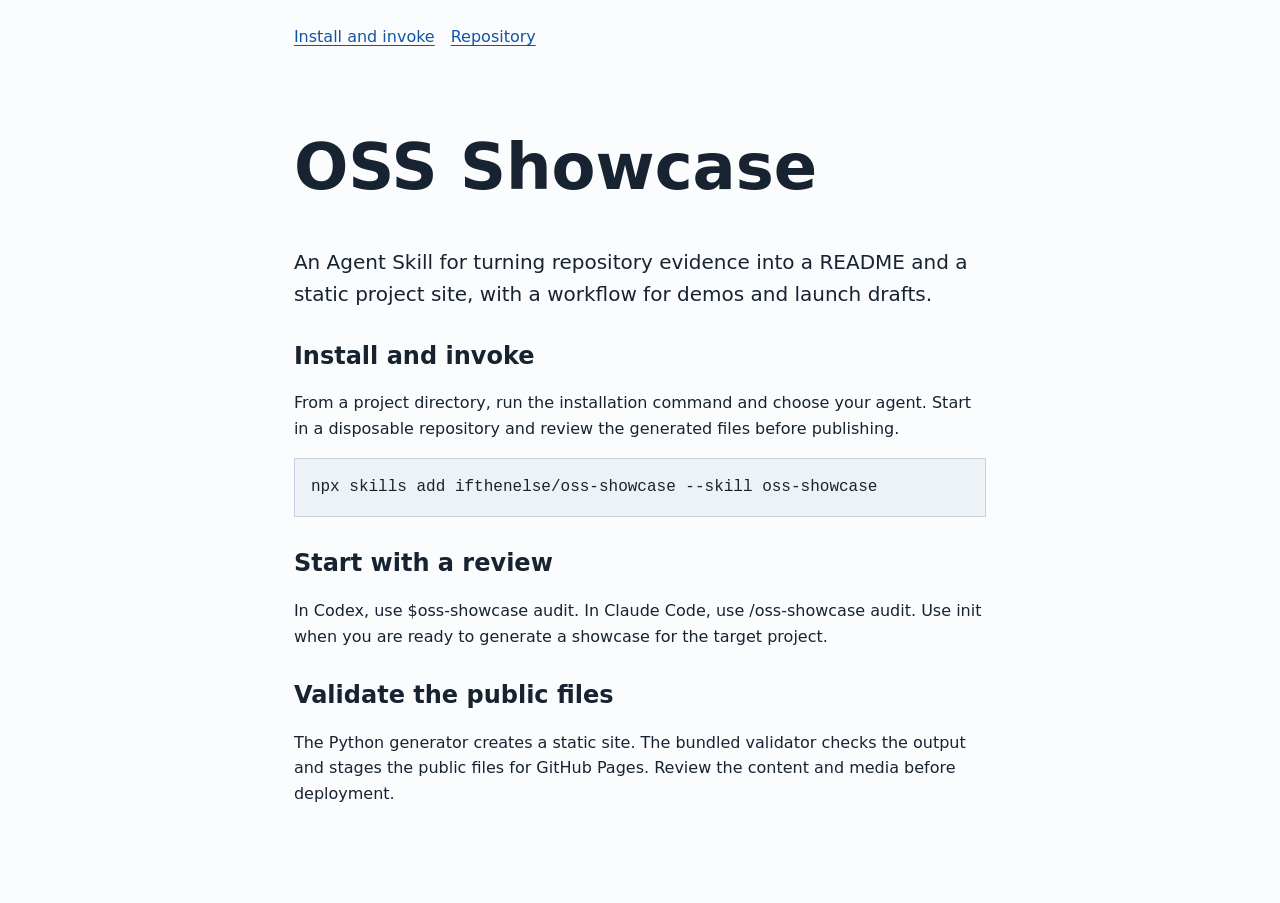
==== index.html @ 4bc36952 "docs(pages): publish OSS Showcase site" ====
<!doctype html>
<html lang="en">
<head>
  <meta charset="utf-8">
  <meta name="viewport" content="width=device-width, initial-scale=1">
  <title>OSS Showcase</title>
  <meta name="description" content="An Agent Skill for turning repository evidence into a README and a static project site, with a workflow for demos and launch drafts.">
  <link rel="canonical" href="https://ifthenelse.github.io/oss-showcase/">
  <meta property="og:type" content="website">
  <meta property="og:title" content="OSS Showcase">
  <meta property="og:description" content="An Agent Skill for turning repository evidence into a README and a static project site, with a workflow for demos and launch drafts.">
  <meta property="og:url" content="https://ifthenelse.github.io/oss-showcase/">
  <meta name="twitter:card" content="summary">


  <link rel="stylesheet" href="assets/showcase.css">

</head>
<body>
  <a class="skip" href="#main">Skip to content</a>
  <header class="wrap">
    <nav aria-label="Primary"><a href="#quickstart">Install and invoke</a> <a href="https://github.com/ifthenelse/oss-showcase">Repository</a></nav>
  </header>
  <main class="wrap" id="main">
    <h1>OSS Showcase</h1>

    <p class="intro">An Agent Skill for turning repository evidence into a README and a static project site, with a workflow for demos and launch drafts.</p>

    <section id="quickstart">
      <h2>Install and invoke</h2>
      <p>From a project directory, run the installation command and choose your agent. Start in a disposable repository and review the generated files before publishing.</p>
      <pre><code>npx skills add ifthenelse/oss-showcase --skill oss-showcase</code></pre>

    </section>
    <section><h2>Start with a review</h2><p>In Codex, use $oss-showcase audit. In Claude Code, use /oss-showcase audit. Use init when you are ready to generate a showcase for the target project.</p></section>
    <section><h2>Validate the public files</h2><p>The Python generator creates a static site. The bundled validator checks the output and stages the public files for GitHub Pages. Review the content and media before deployment.</p></section>
  </main>
</body>
</html>
---- assets/showcase.css ----
:root {
  color-scheme: light dark;
  --ink: light-dark(#172331, #eff5fa);
  --paper: light-dark(#fbfcfe, #121922);
  --panel: light-dark(#edf2f7, #223040);
  --accent: light-dark(#1155a3, #9ccaff);
  --line: light-dark(#c6d2df, #496076);
}

* { box-sizing: border-box; }

body {
  margin: 0;
  color: var(--ink);
  background: var(--paper);
  font: 1rem/1.6 system-ui, sans-serif;
}

.wrap { width: min(68ch, 100% - 2rem); margin-inline: auto; }
header { padding-block: 1.5rem; }
nav { display: flex; flex-wrap: wrap; gap: 1rem; }
main { padding-block: 1rem 4rem; }
h1 { font-size: clamp(2rem, 6vw, 4rem); line-height: 1.1; overflow-wrap: anywhere; }
h2 { line-height: 1.2; }
.intro { font-size: 1.25rem; }
a { color: var(--accent); text-underline-offset: .18em; }
:focus-visible { outline: .18rem solid var(--accent); outline-offset: .25rem; }
.skip:not(:focus) { position: absolute; clip-path: inset(50%); }
.skip:focus { position: absolute; inset: .5rem auto auto .5rem; background: var(--paper); }
figure { margin: 2rem 0; }
img, video { display: block; max-width: 100%; height: auto; }
.logo { width: min(12rem, 100%); }
section { margin-block: 2rem; }
pre { overflow: auto; background: var(--panel); border: 1px solid var(--line); padding: 1rem; }
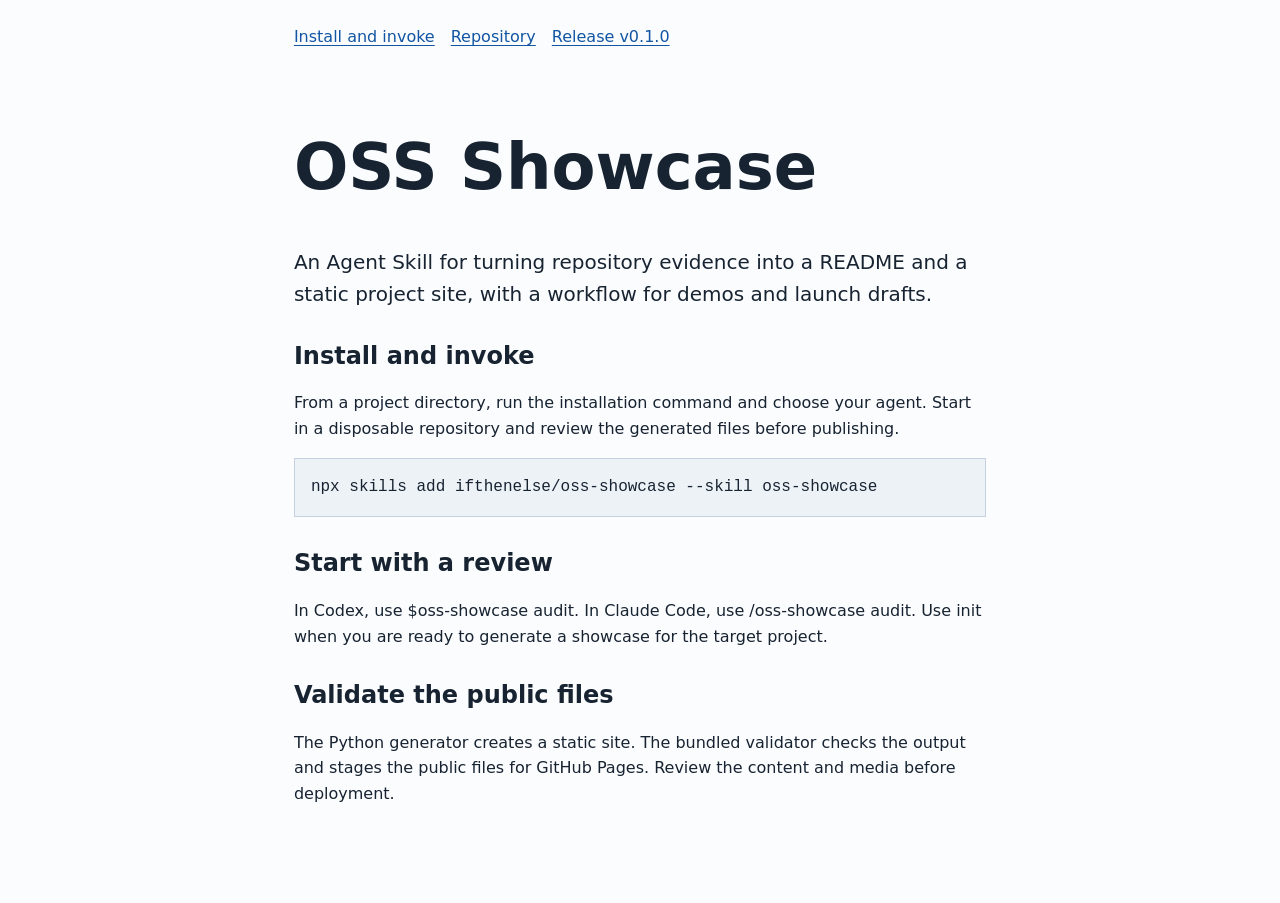
==== commit 6e71fa90: "docs(pages): link the v0.1.0 release" ====
--- a/index.html
+++ b/index.html
@@ -19,7 +19,7 @@
 <body>
   <a class="skip" href="#main">Skip to content</a>
   <header class="wrap">
-    <nav aria-label="Primary"><a href="#quickstart">Install and invoke</a> <a href="https://github.com/ifthenelse/oss-showcase">Repository</a></nav>
+    <nav aria-label="Primary"><a href="#quickstart">Install and invoke</a> <a href="https://github.com/ifthenelse/oss-showcase">Repository</a> <a href="https://github.com/ifthenelse/oss-showcase/releases/tag/v0.1.0">Release v0.1.0</a></nav>
   </header>
   <main class="wrap" id="main">
     <h1>OSS Showcase</h1>
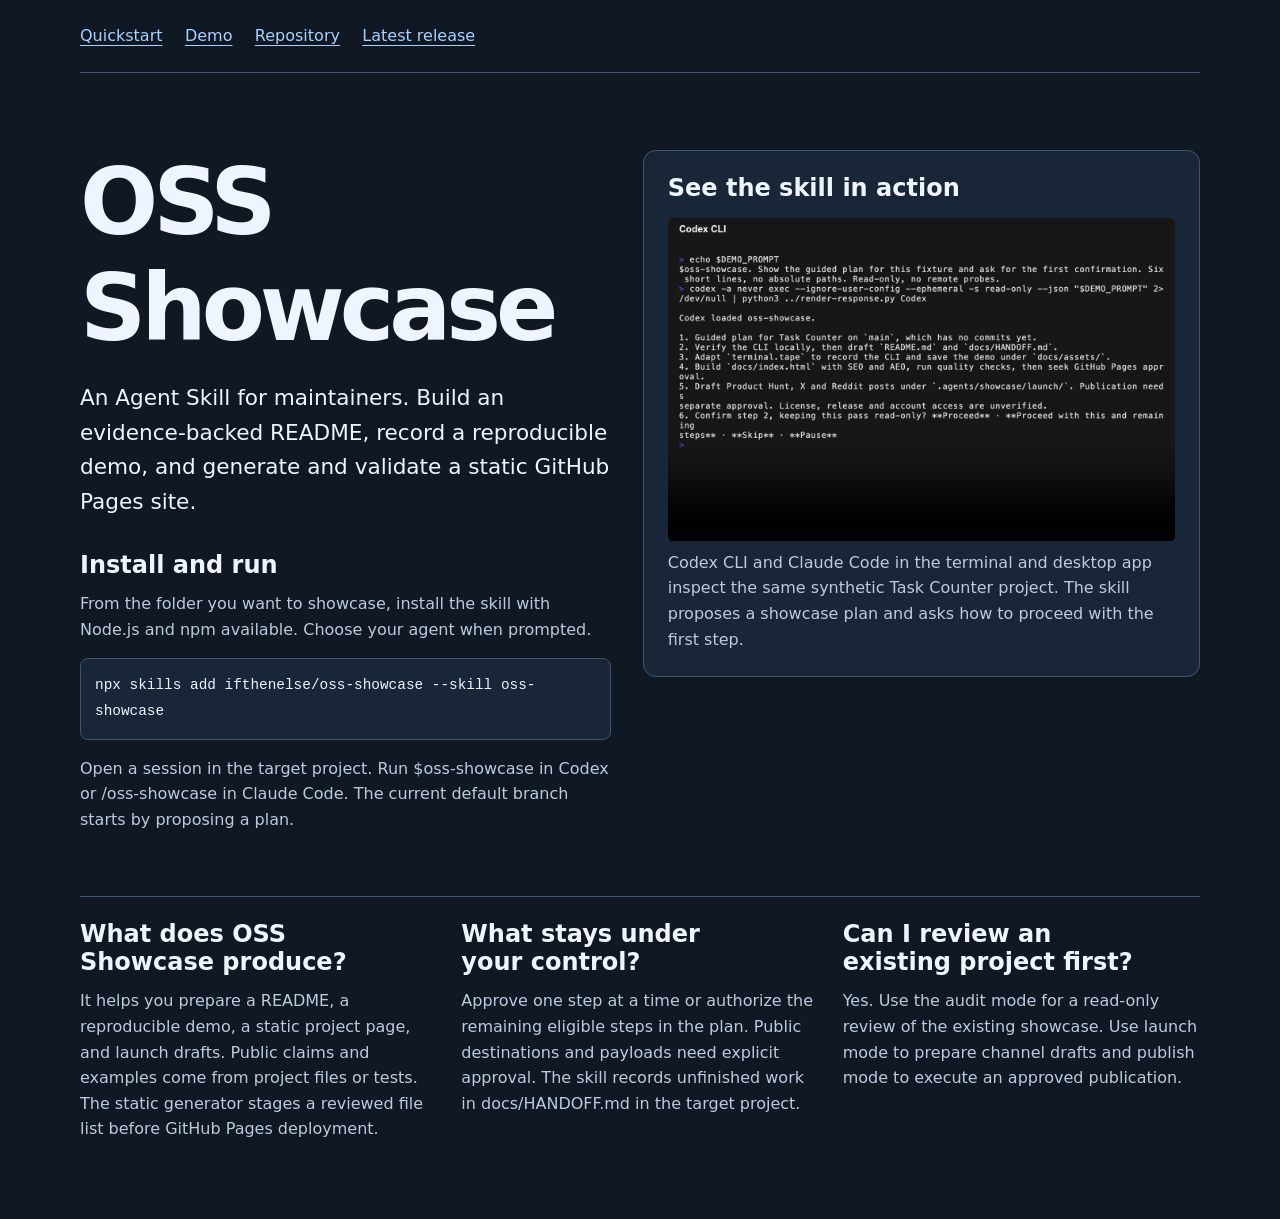
==== commit 81521691: "docs(pages): publish guided OSS Showcase demo Source: dadf2bde411663a60283b8e97bbab968a9c3a1ca" ====
--- a/index.html
+++ b/index.html
@@ -3,37 +3,53 @@
 <head>
   <meta charset="utf-8">
   <meta name="viewport" content="width=device-width, initial-scale=1">
-  <title>OSS Showcase</title>
-  <meta name="description" content="An Agent Skill for turning repository evidence into a README and a static project site, with a workflow for demos and launch drafts.">
+  <title>OSS Showcase: README, Demos, and GitHub Pages</title>
+  <meta name="description" content="An Agent Skill for maintainers. Build an evidence-backed README, record a reproducible demo, and generate and validate a static GitHub Pages site.">
   <link rel="canonical" href="https://ifthenelse.github.io/oss-showcase/">
   <meta property="og:type" content="website">
-  <meta property="og:title" content="OSS Showcase">
-  <meta property="og:description" content="An Agent Skill for turning repository evidence into a README and a static project site, with a workflow for demos and launch drafts.">
+  <meta property="og:title" content="OSS Showcase: README, Demos, and GitHub Pages">
+  <meta property="og:description" content="An Agent Skill for maintainers. Build an evidence-backed README, record a reproducible demo, and generate and validate a static GitHub Pages site.">
   <meta property="og:url" content="https://ifthenelse.github.io/oss-showcase/">
-  <meta name="twitter:card" content="summary">
-
-
+  <meta name="twitter:card" content="summary_large_image">
+<meta property="og:image" content="https://ifthenelse.github.io/oss-showcase/assets/social.png">
+  <meta property="og:image:alt" content="OSS Showcase. From repository evidence to a README, demo, and project site.">
+  <meta name="twitter:image" content="https://ifthenelse.github.io/oss-showcase/assets/social.png">
+  <meta name="twitter:image:alt" content="OSS Showcase. From repository evidence to a README, demo, and project site.">
   <link rel="stylesheet" href="assets/showcase.css">
-
+<script type="application/ld+json">{"@context": "https://schema.org", "@type": "SoftwareSourceCode", "url": "https://ifthenelse.github.io/oss-showcase/", "name": "OSS Showcase", "description": "An Agent Skill for maintainers. Build an evidence-backed README, record a reproducible demo, and generate and validate a static GitHub Pages site."}</script>
 </head>
 <body>
   <a class="skip" href="#main">Skip to content</a>
   <header class="wrap">
-    <nav aria-label="Primary"><a href="#quickstart">Install and invoke</a> <a href="https://github.com/ifthenelse/oss-showcase">Repository</a> <a href="https://github.com/ifthenelse/oss-showcase/releases/tag/v0.1.0">Release v0.1.0</a></nav>
+    <nav aria-label="Primary">
+      <a href="#quickstart">Quickstart</a>
+      <a href="#demo">Demo</a>
+      <a href="https://github.com/ifthenelse/oss-showcase">Repository</a>
+      <a href="https://github.com/ifthenelse/oss-showcase/releases/latest">Latest release</a>
+    </nav>
   </header>
   <main class="wrap" id="main">
-    <h1>OSS Showcase</h1>
-
-    <p class="intro">An Agent Skill for turning repository evidence into a README and a static project site, with a workflow for demos and launch drafts.</p>
-
-    <section id="quickstart">
-      <h2>Install and invoke</h2>
-      <p>From a project directory, run the installation command and choose your agent. Start in a disposable repository and review the generated files before publishing.</p>
-      <pre><code>npx skills add ifthenelse/oss-showcase --skill oss-showcase</code></pre>
-
-    </section>
-    <section><h2>Start with a review</h2><p>In Codex, use $oss-showcase audit. In Claude Code, use /oss-showcase audit. Use init when you are ready to generate a showcase for the target project.</p></section>
-    <section><h2>Validate the public files</h2><p>The Python generator creates a static site. The bundled validator checks the output and stages the public files for GitHub Pages. Review the content and media before deployment.</p></section>
+    <div class="hero">
+      <div class="hero-copy">
+        <h1>OSS Showcase</h1>
+        <p class="intro">An Agent Skill for maintainers. Build an evidence-backed README, record a reproducible demo, and generate and validate a static GitHub Pages site.</p>
+        <section id="quickstart" aria-labelledby="install-heading">
+          <h2 id="install-heading">Install and run</h2>
+          <p>From the folder you want to showcase, install the skill with Node.js and npm available. Choose your agent when prompted.</p>
+          <pre tabindex="0"><code>npx skills add ifthenelse/oss-showcase --skill oss-showcase</code></pre>
+          <p>Open a session in the target project. Run $oss-showcase in Codex or /oss-showcase in Claude Code. The current default branch starts by proposing a plan.</p>
+        </section>
+      </div>
+      <section class="demo" id="demo" aria-labelledby="demo-heading">
+        <h2 id="demo-heading">See the skill in action</h2>
+        <figure><video controls muted playsinline preload="none" aria-label="OSS Showcase guided plan and first approval in Codex CLI, Claude Code CLI, and Claude Desktop" poster="assets/showcase-demo-poster.png" src="assets/showcase-demo.mp4"></video><figcaption>Codex CLI and Claude Code in the terminal and desktop app inspect the same synthetic Task Counter project. The skill proposes a showcase plan and asks how to proceed with the first step.</figcaption></figure>
+      </section>
+    </div>
+    <div class="answers">
+<section><h2>What does OSS Showcase produce?</h2><p>It helps you prepare a README, a reproducible demo, a static project page, and launch drafts. Public claims and examples come from project files or tests. The static generator stages a reviewed file list before GitHub Pages deployment.</p></section>
+    <section><h2>What stays under your control?</h2><p>Approve one step at a time or authorize the remaining eligible steps in the plan. Public destinations and payloads need explicit approval. The skill records unfinished work in docs/HANDOFF.md in the target project.</p></section>
+    <section><h2>Can I review an existing project first?</h2><p>Yes. Use the audit mode for a read-only review of the existing showcase. Use launch mode to prepare channel drafts and publish mode to execute an approved publication.</p></section>
+    </div>
   </main>
 </body>
 </html>
--- a/assets/showcase.css
+++ b/assets/showcase.css
@@ -1,34 +1,43 @@
 :root {
-  color-scheme: light dark;
-  --ink: light-dark(#172331, #eff5fa);
-  --paper: light-dark(#fbfcfe, #121922);
-  --panel: light-dark(#edf2f7, #223040);
-  --accent: light-dark(#1155a3, #9ccaff);
-  --line: light-dark(#c6d2df, #496076);
+  color-scheme: dark;
+  --paper: #101823;
+  --ink: #eef5ff;
+  --muted: #bdcadd;
+  --panel: #192637;
+  --line: #40556c;
+  --accent: #a6d2ff;
 }
 
 * { box-sizing: border-box; }
+html { scroll-padding-block-start: 1rem; }
+body { margin: 0; color: var(--ink); background: var(--paper); font: 1rem/1.6 system-ui, sans-serif; }
+.wrap { width: min(1120px, 100% - 2rem); margin-inline: auto; }
 
-body {
-  margin: 0;
-  color: var(--ink);
-  background: var(--paper);
-  font: 1rem/1.6 system-ui, sans-serif;
+header { padding-block: 1.25rem; border-bottom: 1px solid var(--line); }
+nav { display: flex; flex-wrap: wrap; gap: .5rem 1.4rem; }
+a { color: var(--accent); text-underline-offset: .22em; }
+nav a { padding-block: .2rem; }
+:focus-visible { outline: 3px solid var(--accent); outline-offset: 4px; }
+.skip { position: absolute; inset: .75rem auto auto .75rem; background: var(--paper); padding: .6rem 1rem; z-index: 1; }
+.skip:not(:focus) { clip-path: inset(50%); }
+
+main { padding-block: clamp(2rem, 6vw, 5rem); }
+.hero { display: grid; gap: 2rem; }
+.hero > * { min-width: 0; }
+h1, h2 { line-height: 1.15; text-wrap: balance; }
+h1 { margin: 0; font-size: clamp(2.75rem, 8vw, 5.75rem); letter-spacing: -.055em; }
+h2 { margin-block: 0 .75rem; font-size: clamp(1.2rem, 3vw, 1.5rem); }
+p { margin-block: .75rem 0; color: var(--muted); }
+.intro { max-width: 45ch; margin-block: 1.25rem 2rem; font-size: clamp(1.15rem, 2vw, 1.35rem); color: var(--ink); }
+pre { white-space: pre-wrap; overflow-wrap: anywhere; padding: .875rem; border: 1px solid var(--line); border-radius: .5rem; background: var(--panel); }
+code { font-family: ui-monospace, monospace; font-size: .9rem; }
+.demo { align-self: start; padding: clamp(1rem, 3vw, 1.5rem); border: 1px solid var(--line); border-radius: .8rem; background: var(--panel); }
+img, video { display: block; max-width: 100%; height: auto; border-radius: .4rem; }
+figure { margin: 1rem 0 0; }
+figcaption { margin-top: .5rem; color: var(--muted); }
+.answers { display: grid; gap: 1.5rem; margin-top: clamp(2rem, 5vw, 4rem); padding-top: 1.5rem; border-top: 1px solid var(--line); }
+
+@media (min-width: 800px) {
+  .hero { grid-template-columns: minmax(0, 1fr) minmax(0, 1.05fr); align-items: start; }
+  .answers { grid-template-columns: repeat(3, minmax(0, 1fr)); }
 }
-
-.wrap { width: min(68ch, 100% - 2rem); margin-inline: auto; }
-header { padding-block: 1.5rem; }
-nav { display: flex; flex-wrap: wrap; gap: 1rem; }
-main { padding-block: 1rem 4rem; }
-h1 { font-size: clamp(2rem, 6vw, 4rem); line-height: 1.1; overflow-wrap: anywhere; }
-h2 { line-height: 1.2; }
-.intro { font-size: 1.25rem; }
-a { color: var(--accent); text-underline-offset: .18em; }
-:focus-visible { outline: .18rem solid var(--accent); outline-offset: .25rem; }
-.skip:not(:focus) { position: absolute; clip-path: inset(50%); }
-.skip:focus { position: absolute; inset: .5rem auto auto .5rem; background: var(--paper); }
-figure { margin: 2rem 0; }
-img, video { display: block; max-width: 100%; height: auto; }
-.logo { width: min(12rem, 100%); }
-section { margin-block: 2rem; }
-pre { overflow: auto; background: var(--panel); border: 1px solid var(--line); padding: 1rem; }
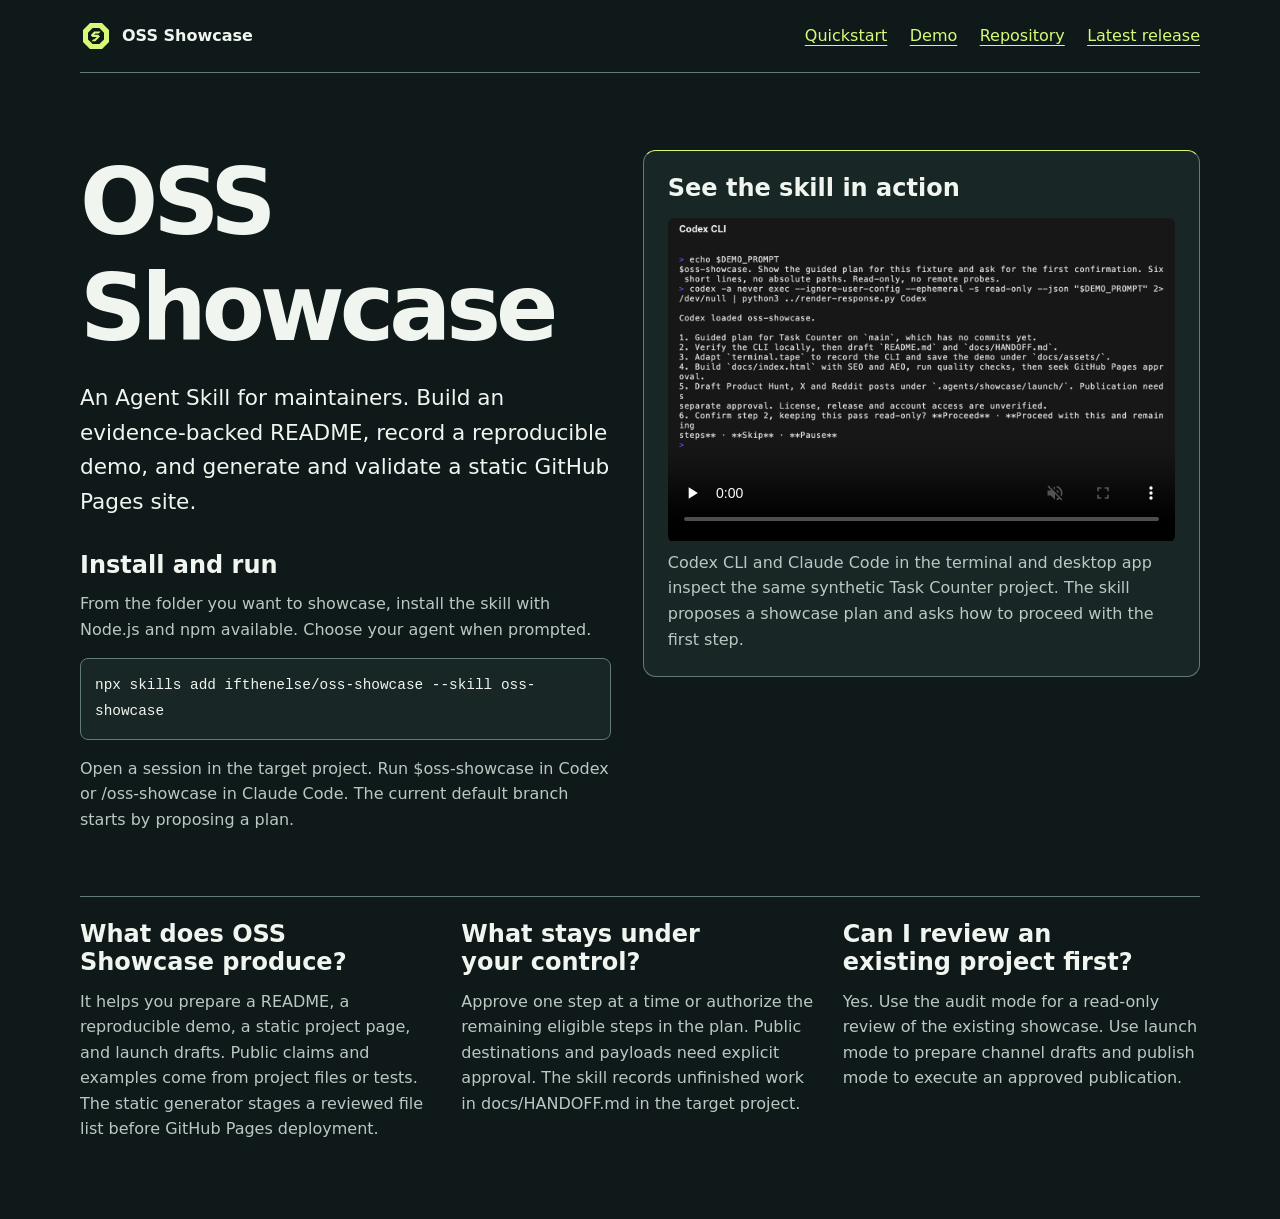
==== commit 25456b01: "docs(pages): publish Otto S branding Source: 99f264391a7120c91c1e822c0d16978445197e6a" ====
--- a/index.html
+++ b/index.html
@@ -15,12 +15,14 @@
   <meta property="og:image:alt" content="OSS Showcase. From repository evidence to a README, demo, and project site.">
   <meta name="twitter:image" content="https://ifthenelse.github.io/oss-showcase/assets/social.png">
   <meta name="twitter:image:alt" content="OSS Showcase. From repository evidence to a README, demo, and project site.">
+  <link rel="icon" href="assets/otto-s-favicon.svg">
   <link rel="stylesheet" href="assets/showcase.css">
 <script type="application/ld+json">{"@context": "https://schema.org", "@type": "SoftwareSourceCode", "url": "https://ifthenelse.github.io/oss-showcase/", "name": "OSS Showcase", "description": "An Agent Skill for maintainers. Build an evidence-backed README, record a reproducible demo, and generate and validate a static GitHub Pages site."}</script>
 </head>
 <body>
   <a class="skip" href="#main">Skip to content</a>
   <header class="wrap">
+    <div class="site-brand"><img class="logo" src="assets/otto-s.svg" alt=""><span>OSS Showcase</span></div>
     <nav aria-label="Primary">
       <a href="#quickstart">Quickstart</a>
       <a href="#demo">Demo</a>
--- a/assets/showcase.css
+++ b/assets/showcase.css
@@ -1,11 +1,11 @@
 :root {
   color-scheme: dark;
-  --paper: #101823;
-  --ink: #eef5ff;
-  --muted: #bdcadd;
-  --panel: #192637;
-  --line: #40556c;
-  --accent: #a6d2ff;
+  --paper: #10191a;
+  --ink: #f0f6ef;
+  --muted: #b9c9c2;
+  --panel: #192626;
+  --line: #627b73;
+  --accent: #d6fa78;
 }
 
 * { box-sizing: border-box; }
@@ -13,7 +13,9 @@
 body { margin: 0; color: var(--ink); background: var(--paper); font: 1rem/1.6 system-ui, sans-serif; }
 .wrap { width: min(1120px, 100% - 2rem); margin-inline: auto; }
 
-header { padding-block: 1.25rem; border-bottom: 1px solid var(--line); }
+header { display: flex; flex-wrap: wrap; align-items: center; justify-content: space-between; gap: .75rem 2rem; padding-block: 1.25rem; border-bottom: 1px solid var(--line); }
+.site-brand { display: flex; align-items: center; gap: .625rem; font-weight: 750; }
+.site-brand .logo { width: 2rem; height: 2rem; border-radius: 0; }
 nav { display: flex; flex-wrap: wrap; gap: .5rem 1.4rem; }
 a { color: var(--accent); text-underline-offset: .22em; }
 nav a { padding-block: .2rem; }
@@ -31,7 +33,7 @@
 .intro { max-width: 45ch; margin-block: 1.25rem 2rem; font-size: clamp(1.15rem, 2vw, 1.35rem); color: var(--ink); }
 pre { white-space: pre-wrap; overflow-wrap: anywhere; padding: .875rem; border: 1px solid var(--line); border-radius: .5rem; background: var(--panel); }
 code { font-family: ui-monospace, monospace; font-size: .9rem; }
-.demo { align-self: start; padding: clamp(1rem, 3vw, 1.5rem); border: 1px solid var(--line); border-radius: .8rem; background: var(--panel); }
+.demo { align-self: start; padding: clamp(1rem, 3vw, 1.5rem); border: 1px solid var(--line); border-top-color: var(--accent); border-radius: .8rem; background: var(--panel); }
 img, video { display: block; max-width: 100%; height: auto; border-radius: .4rem; }
 figure { margin: 1rem 0 0; }
 figcaption { margin-top: .5rem; color: var(--muted); }
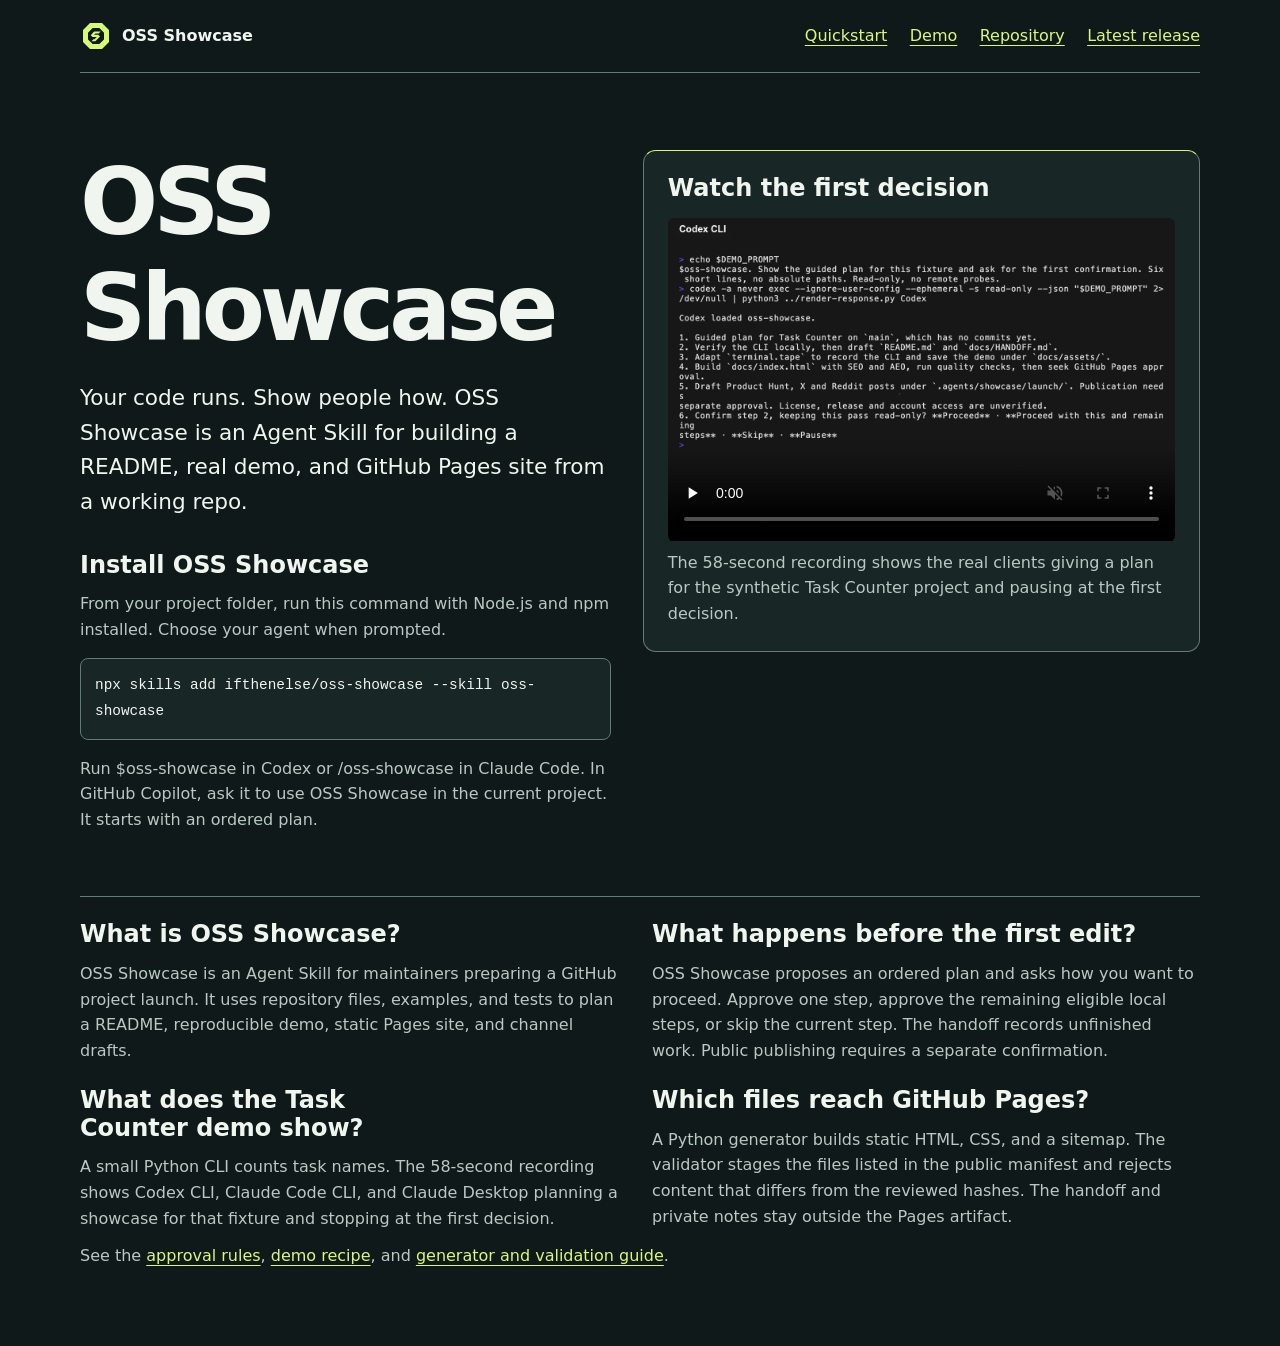
==== commit 3e7fd18f: "docs(pages): publish the reviewed showcase landing" ====
--- a/index.html
+++ b/index.html
@@ -3,21 +3,23 @@
 <head>
   <meta charset="utf-8">
   <meta name="viewport" content="width=device-width, initial-scale=1">
-  <title>OSS Showcase: README, Demos, and GitHub Pages</title>
-  <meta name="description" content="An Agent Skill for maintainers. Build an evidence-backed README, record a reproducible demo, and generate and validate a static GitHub Pages site.">
+  <title>OSS Showcase: Agent Skill for GitHub Project Launches</title>
+  <meta name="description" content="Your code runs. Show people how. OSS Showcase is an Agent Skill for building a README, real demo, and GitHub Pages site from a working repo.">
   <link rel="canonical" href="https://ifthenelse.github.io/oss-showcase/">
   <meta property="og:type" content="website">
-  <meta property="og:title" content="OSS Showcase: README, Demos, and GitHub Pages">
-  <meta property="og:description" content="An Agent Skill for maintainers. Build an evidence-backed README, record a reproducible demo, and generate and validate a static GitHub Pages site.">
+  <meta property="og:title" content="OSS Showcase: Agent Skill for GitHub Project Launches">
+  <meta property="og:description" content="Your code runs. Show people how. OSS Showcase is an Agent Skill for building a README, real demo, and GitHub Pages site from a working repo.">
   <meta property="og:url" content="https://ifthenelse.github.io/oss-showcase/">
   <meta name="twitter:card" content="summary_large_image">
+  <meta name="twitter:title" content="OSS Showcase: Agent Skill for GitHub Project Launches">
+  <meta name="twitter:description" content="Your code runs. Show people how. OSS Showcase is an Agent Skill for building a README, real demo, and GitHub Pages site from a working repo.">
 <meta property="og:image" content="https://ifthenelse.github.io/oss-showcase/assets/social.png">
-  <meta property="og:image:alt" content="OSS Showcase. From repository evidence to a README, demo, and project site.">
+  <meta property="og:image:alt" content="OSS Showcase and the Claude Desktop approval screen. Your code runs. Show people how.">
   <meta name="twitter:image" content="https://ifthenelse.github.io/oss-showcase/assets/social.png">
-  <meta name="twitter:image:alt" content="OSS Showcase. From repository evidence to a README, demo, and project site.">
+  <meta name="twitter:image:alt" content="OSS Showcase and the Claude Desktop approval screen. Your code runs. Show people how.">
   <link rel="icon" href="assets/otto-s-favicon.svg">
   <link rel="stylesheet" href="assets/showcase.css">
-<script type="application/ld+json">{"@context": "https://schema.org", "@type": "SoftwareSourceCode", "url": "https://ifthenelse.github.io/oss-showcase/", "name": "OSS Showcase", "description": "An Agent Skill for maintainers. Build an evidence-backed README, record a reproducible demo, and generate and validate a static GitHub Pages site."}</script>
+<script type="application/ld+json">{"@context": "https://schema.org", "@type": "SoftwareSourceCode", "url": "https://ifthenelse.github.io/oss-showcase/", "name": "OSS Showcase", "description": "Your code runs. Show people how. OSS Showcase is an Agent Skill for building a README, real demo, and GitHub Pages site from a working repo."}</script>
 </head>
 <body>
   <a class="skip" href="#main">Skip to content</a>
@@ -34,24 +36,28 @@
     <div class="hero">
       <div class="hero-copy">
         <h1>OSS Showcase</h1>
-        <p class="intro">An Agent Skill for maintainers. Build an evidence-backed README, record a reproducible demo, and generate and validate a static GitHub Pages site.</p>
+        <p class="intro">Your code runs. Show people how. OSS Showcase is an Agent Skill for building a README, real demo, and GitHub Pages site from a working repo.</p>
         <section id="quickstart" aria-labelledby="install-heading">
-          <h2 id="install-heading">Install and run</h2>
-          <p>From the folder you want to showcase, install the skill with Node.js and npm available. Choose your agent when prompted.</p>
+          <h2 id="install-heading">Install OSS Showcase</h2>
+          <p>From your project folder, run this command with Node.js and npm installed. Choose your agent when prompted.</p>
           <pre tabindex="0"><code>npx skills add ifthenelse/oss-showcase --skill oss-showcase</code></pre>
-          <p>Open a session in the target project. Run $oss-showcase in Codex or /oss-showcase in Claude Code. The current default branch starts by proposing a plan.</p>
+          <p>Run $oss-showcase in Codex or /oss-showcase in Claude Code. In GitHub Copilot, ask it to use OSS Showcase in the current project. It starts with an ordered plan.</p>
         </section>
       </div>
       <section class="demo" id="demo" aria-labelledby="demo-heading">
-        <h2 id="demo-heading">See the skill in action</h2>
-        <figure><video controls muted playsinline preload="none" aria-label="OSS Showcase guided plan and first approval in Codex CLI, Claude Code CLI, and Claude Desktop" poster="assets/showcase-demo-poster.png" src="assets/showcase-demo.mp4"></video><figcaption>Codex CLI and Claude Code in the terminal and desktop app inspect the same synthetic Task Counter project. The skill proposes a showcase plan and asks how to proceed with the first step.</figcaption></figure>
+        <h2 id="demo-heading">Watch the first decision</h2>
+        <figure><video controls muted playsinline preload="none" aria-label="OSS Showcase guided plan and first approval in Codex CLI, Claude Code CLI, and Claude Desktop" poster="assets/showcase-demo-poster.png" src="assets/showcase-demo.mp4"></video><figcaption>The 58-second recording shows the real clients giving a plan for the synthetic Task Counter project and pausing at the first decision.</figcaption></figure>
       </section>
     </div>
     <div class="answers">
-<section><h2>What does OSS Showcase produce?</h2><p>It helps you prepare a README, a reproducible demo, a static project page, and launch drafts. Public claims and examples come from project files or tests. The static generator stages a reviewed file list before GitHub Pages deployment.</p></section>
-    <section><h2>What stays under your control?</h2><p>Approve one step at a time or authorize the remaining eligible steps in the plan. Public destinations and payloads need explicit approval. The skill records unfinished work in docs/HANDOFF.md in the target project.</p></section>
-    <section><h2>Can I review an existing project first?</h2><p>Yes. Use the audit mode for a read-only review of the existing showcase. Use launch mode to prepare channel drafts and publish mode to execute an approved publication.</p></section>
+<section><h2>What is OSS Showcase?</h2><p>OSS Showcase is an Agent Skill for maintainers preparing a GitHub project launch. It uses repository files, examples, and tests to plan a README, reproducible demo, static Pages site, and channel drafts.</p></section>
+    <section><h2>What happens before the first edit?</h2><p>OSS Showcase proposes an ordered plan and asks how you want to proceed. Approve one step, approve the remaining eligible local steps, or skip the current step. The handoff records unfinished work. Public publishing requires a separate confirmation.</p></section>
+    <section><h2>What does the Task Counter demo show?</h2><p>A small Python CLI counts task names. The 58-second recording shows Codex CLI, Claude Code CLI, and Claude Desktop planning a showcase for that fixture and stopping at the first decision.</p></section>
+    <section><h2>Which files reach GitHub Pages?</h2><p>A Python generator builds static HTML, CSS, and a sitemap. The validator stages the files listed in the public manifest and rejects content that differs from the reviewed hashes. The handoff and private notes stay outside the Pages artifact.</p></section>
     </div>
+    <p>See the <a href="https://github.com/ifthenelse/oss-showcase/blob/main/references/execution.md#guided-workflow">approval rules</a>,
+      <a href="https://github.com/ifthenelse/oss-showcase/blob/main/.agents/showcase/demo/README.md">demo recipe</a>, and
+      <a href="https://github.com/ifthenelse/oss-showcase/blob/main/references/state.md">generator and validation guide</a>.</p>
   </main>
 </body>
 </html>
--- a/assets/showcase.css
+++ b/assets/showcase.css
@@ -41,5 +41,5 @@
 
 @media (min-width: 800px) {
   .hero { grid-template-columns: minmax(0, 1fr) minmax(0, 1.05fr); align-items: start; }
-  .answers { grid-template-columns: repeat(3, minmax(0, 1fr)); }
+  .answers { grid-template-columns: repeat(2, minmax(0, 1fr)); }
 }
